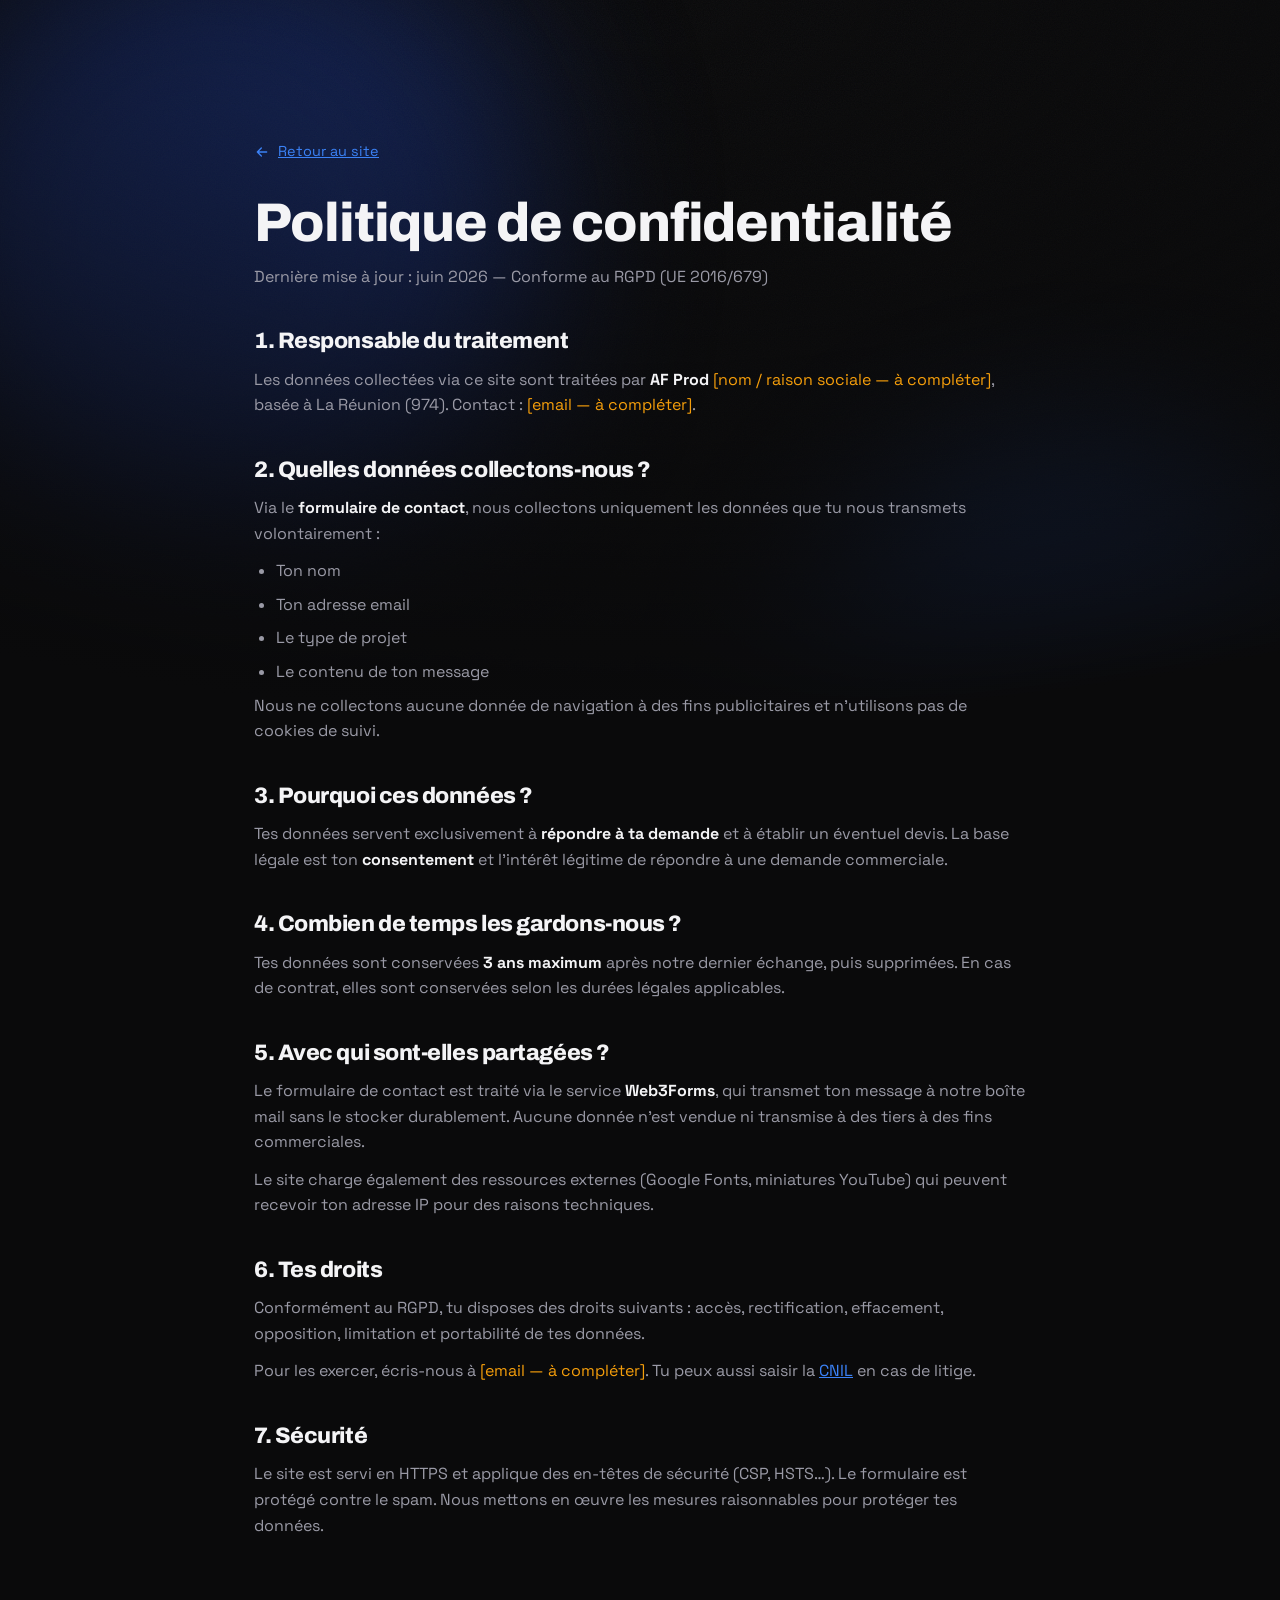
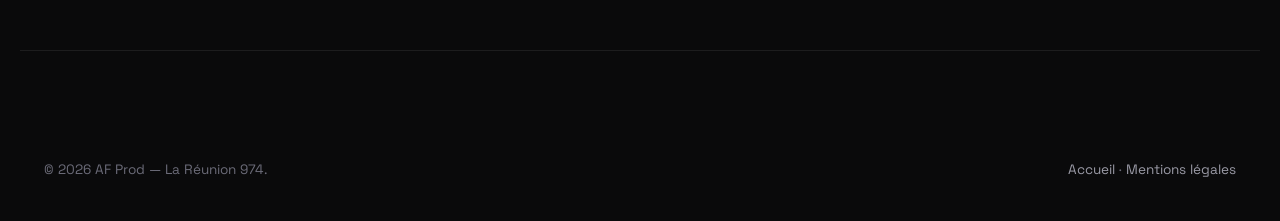
==== confidentialite.html @ 2cb22a5d "feat: site vitrine AF Prod — agence créative La Réunion Site one-page cinématique (sites web, vidéo," ====
<!DOCTYPE html>
<html lang="fr">
<head>
  <meta charset="UTF-8" />
  <meta name="viewport" content="width=device-width, initial-scale=1.0" />
  <meta name="theme-color" content="#0A0A0B" />
  <title>Politique de confidentialité — AF Prod</title>
  <meta name="description" content="Politique de confidentialité et gestion des données personnelles du site AF Prod (RGPD)." />
  <meta name="robots" content="noindex, follow" />
  <link rel="canonical" href="https://af-prod.fr/confidentialite.html" />
  <link rel="icon" type="image/svg+xml" href="image/favicon.svg" />
  <link rel="preconnect" href="https://fonts.googleapis.com" />
  <link rel="preconnect" href="https://fonts.gstatic.com" crossorigin />
  <link href="https://fonts.googleapis.com/css2?family=Archivo:wght@400;600;700;800;900&family=Space+Grotesk:wght@300;400;500;600;700&display=swap" rel="stylesheet" />
  <link rel="stylesheet" href="css/style.css" />
</head>
<body>
  <div class="aurora" aria-hidden="true">
    <span class="aurora__blob aurora__blob--1"></span>
    <span class="aurora__blob aurora__blob--2"></span>
  </div>
  <div class="grain" aria-hidden="true"></div>

  <main class="legal">
    <a href="index.html" class="legal__back">
      <svg width="16" height="16" viewBox="0 0 24 24" fill="none" stroke="currentColor" stroke-width="2" stroke-linecap="round" stroke-linejoin="round"><path d="M19 12H5M11 18l-6-6 6-6"/></svg>
      Retour au site
    </a>

    <h1>Politique de confidentialité</h1>
    <p class="legal__updated">Dernière mise à jour : juin 2026 — Conforme au RGPD (UE 2016/679)</p>

    <h2>1. Responsable du traitement</h2>
    <p>Les données collectées via ce site sont traitées par <strong>AF Prod</strong> <span class="todo">[nom / raison sociale — à compléter]</span>, basée à La Réunion (974). Contact : <span class="todo">[email — à compléter]</span>.</p>

    <h2>2. Quelles données collectons-nous ?</h2>
    <p>Via le <strong>formulaire de contact</strong>, nous collectons uniquement les données que tu nous transmets volontairement :</p>
    <ul>
      <li>Ton nom</li>
      <li>Ton adresse email</li>
      <li>Le type de projet</li>
      <li>Le contenu de ton message</li>
    </ul>
    <p>Nous ne collectons aucune donnée de navigation à des fins publicitaires et n'utilisons pas de cookies de suivi.</p>

    <h2>3. Pourquoi ces données ?</h2>
    <p>Tes données servent exclusivement à <strong>répondre à ta demande</strong> et à établir un éventuel devis. La base légale est ton <strong>consentement</strong> et l'intérêt légitime de répondre à une demande commerciale.</p>

    <h2>4. Combien de temps les gardons-nous ?</h2>
    <p>Tes données sont conservées <strong>3 ans maximum</strong> après notre dernier échange, puis supprimées. En cas de contrat, elles sont conservées selon les durées légales applicables.</p>

    <h2>5. Avec qui sont-elles partagées ?</h2>
    <p>Le formulaire de contact est traité via le service <strong>Web3Forms</strong>, qui transmet ton message à notre boîte mail sans le stocker durablement. Aucune donnée n'est vendue ni transmise à des tiers à des fins commerciales.</p>
    <p>Le site charge également des ressources externes (Google Fonts, miniatures YouTube) qui peuvent recevoir ton adresse IP pour des raisons techniques.</p>

    <h2>6. Tes droits</h2>
    <p>Conformément au RGPD, tu disposes des droits suivants : accès, rectification, effacement, opposition, limitation et portabilité de tes données.</p>
    <p>Pour les exercer, écris-nous à <span class="todo">[email — à compléter]</span>. Tu peux aussi saisir la <a href="https://www.cnil.fr" target="_blank" rel="noopener">CNIL</a> en cas de litige.</p>

    <h2>7. Sécurité</h2>
    <p>Le site est servi en HTTPS et applique des en-têtes de sécurité (CSP, HSTS…). Le formulaire est protégé contre le spam. Nous mettons en œuvre les mesures raisonnables pour protéger tes données.</p>
  </main>

  <footer class="footer">
    <div class="footer__bottom">
      <p>© <span id="year">2026</span> AF Prod — La Réunion 974.</p>
      <p><a href="index.html" style="color:var(--muted)">Accueil</a> · <a href="mentions-legales.html" style="color:var(--muted)">Mentions légales</a></p>
    </div>
  </footer>

  <script>document.getElementById('year').textContent = new Date().getFullYear();</script>
</body>
</html>
---- css/style.css ----
/* ============================================================
   AF PROD — Feuille de style
   Cinematic dark · electric blue · motion-driven
   ============================================================ */

/* ---------- Variables ---------- */
:root {
  --bg: #0A0A0B;
  --bg-soft: #111114;
  --surface: #16161B;
  --surface-2: #1C1C23;
  --line: rgba(255, 255, 255, 0.08);
  --line-strong: rgba(255, 255, 255, 0.16);

  --blue: #2563EB;
  --blue-bright: #3B82F6;
  --blue-glow: rgba(59, 130, 246, 0.45);
  --blue-soft: rgba(37, 99, 235, 0.12);

  --text: #F4F4F6;
  --muted: #9A9AA6;
  --muted-dim: #6B6B78;

  --font-head: 'Archivo', system-ui, sans-serif;
  --font-body: 'Space Grotesk', system-ui, sans-serif;

  --container: 1240px;
  --radius: 18px;
  --ease: cubic-bezier(0.22, 1, 0.36, 1);

  --z-aurora: 0;
  --z-content: 10;
  --z-nav: 50;
  --z-cursor: 90;
}

/* ---------- Reset ---------- */
*, *::before, *::after { box-sizing: border-box; margin: 0; padding: 0; }

html { scroll-behavior: smooth; -webkit-text-size-adjust: 100%; }

body {
  font-family: var(--font-body);
  background: var(--bg);
  color: var(--text);
  line-height: 1.6;
  overflow-x: hidden;
  -webkit-font-smoothing: antialiased;
  text-rendering: optimizeLegibility;
}

img { max-width: 100%; display: block; }
a { color: inherit; text-decoration: none; }
ul, ol { list-style: none; }
button { font-family: inherit; cursor: pointer; border: none; background: none; color: inherit; }
::selection { background: var(--blue); color: #fff; }

h1, h2, h3, h4 { font-family: var(--font-head); font-weight: 800; line-height: 1.04; letter-spacing: -0.02em; }

/* ---------- Conteneur / sections ---------- */
.section {
  max-width: var(--container);
  margin: 0 auto;
  padding: clamp(80px, 12vw, 160px) 24px;
  position: relative;
  z-index: var(--z-content);
}
.section__head { margin-bottom: clamp(40px, 6vw, 72px); }
.section__head--center { text-align: center; max-width: 720px; margin-inline: auto; }
.section__eyebrow {
  font-size: 0.8rem; letter-spacing: 0.28em; text-transform: uppercase;
  color: var(--blue-bright); font-weight: 600; margin-bottom: 18px;
}
.section__title { font-size: clamp(2.2rem, 6vw, 4.4rem); }
.section__lead { color: var(--muted); margin-top: 18px; font-size: 1.05rem; }

/* ============================================================
   FOND AURORA + GRAIN
   ============================================================ */
.aurora { position: fixed; inset: 0; z-index: var(--z-aurora); overflow: hidden; pointer-events: none; }
.aurora__blob {
  position: absolute; border-radius: 50%; filter: blur(90px); opacity: 0.5;
  will-change: transform;
}
.aurora__blob--1 { width: 50vw; height: 50vw; background: #1d3fae; top: -10%; left: -8%; animation: float1 22s ease-in-out infinite; }
.aurora__blob--2 { width: 42vw; height: 42vw; background: #2563EB; bottom: -12%; right: -6%; animation: float2 26s ease-in-out infinite; }
.aurora__blob--3 { width: 36vw; height: 36vw; background: #4f2ea8; top: 38%; left: 42%; opacity: 0.32; animation: float3 30s ease-in-out infinite; }
@keyframes float1 { 50% { transform: translate(8vw, 6vh) scale(1.12); } }
@keyframes float2 { 50% { transform: translate(-7vw, -5vh) scale(1.08); } }
@keyframes float3 { 50% { transform: translate(-5vw, 7vh) scale(1.16); } }

.grain {
  position: fixed; inset: 0; z-index: 1; pointer-events: none; opacity: 0.045;
  background-image: url("data:image/svg+xml,%3Csvg xmlns='http://www.w3.org/2000/svg' width='200' height='200'%3E%3Cfilter id='n'%3E%3CfeTurbulence type='fractalNoise' baseFrequency='0.85' numOctaves='3'/%3E%3C/filter%3E%3Crect width='100%25' height='100%25' filter='url(%23n)'/%3E%3C/svg%3E");
}

/* Voile qui assombrit le fond derrière le contenu */
body::before {
  content: ""; position: fixed; inset: 0; z-index: 2; pointer-events: none;
  background: radial-gradient(120% 80% at 50% 0%, transparent 0%, rgba(10,10,11,0.6) 60%, var(--bg) 100%);
}

/* ============================================================
   CURSEUR CUSTOM
   ============================================================ */
.cursor-dot, .cursor-ring { position: fixed; top: 0; left: 0; border-radius: 50%; pointer-events: none; z-index: var(--z-cursor); transform: translate(-50%, -50%); }
.cursor-dot { width: 6px; height: 6px; background: var(--blue-bright); }
.cursor-ring {
  width: 38px; height: 38px; border: 1px solid var(--line-strong);
  transition: width .25s var(--ease), height .25s var(--ease), background .25s, border-color .25s;
}
.cursor-ring.is-hover { width: 64px; height: 64px; background: var(--blue-soft); border-color: var(--blue-bright); }
@media (hover: none) { .cursor-dot, .cursor-ring { display: none; } }

/* ============================================================
   BARRE DE PROGRESSION
   ============================================================ */
.scroll-progress {
  position: fixed; top: 0; left: 0; height: 3px; width: 0%;
  background: linear-gradient(90deg, var(--blue), var(--blue-bright));
  z-index: var(--z-nav); box-shadow: 0 0 12px var(--blue-glow);
}

/* ============================================================
   NAVIGATION
   ============================================================ */
.nav {
  position: fixed; top: 0; left: 0; right: 0; z-index: var(--z-nav);
  display: flex; align-items: center; justify-content: space-between;
  padding: 18px clamp(20px, 4vw, 48px);
  transition: background .4s var(--ease), backdrop-filter .4s, border-color .4s, padding .4s;
  border-bottom: 1px solid transparent;
}
.nav.is-scrolled {
  background: rgba(10, 10, 11, 0.72); backdrop-filter: blur(16px);
  border-bottom-color: var(--line); padding-top: 12px; padding-bottom: 12px;
}
.nav__logo { display: flex; align-items: center; height: 38px; }
.nav__logo-img { height: 38px; width: auto; }
.nav__logo-fallback {
  display: none; align-items: baseline; font-family: var(--font-head); font-weight: 900;
  font-size: 1.5rem; letter-spacing: -0.04em; color: #fff;
}
.nav__logo-fallback span { color: var(--blue-bright); font-size: 0.7em; margin-left: 2px; }

.nav__links { display: flex; gap: 32px; }
.nav__links a {
  font-size: 0.92rem; color: var(--muted); font-weight: 500; position: relative; padding: 4px 0;
  transition: color .25s;
}
.nav__links a::after {
  content: ""; position: absolute; left: 0; bottom: -2px; width: 0; height: 1.5px;
  background: var(--blue-bright); transition: width .3s var(--ease);
}
.nav__links a:hover { color: var(--text); }
.nav__links a:hover::after { width: 100%; }

.nav__burger { display: none; flex-direction: column; gap: 5px; width: 28px; height: 22px; justify-content: center; }
.nav__burger span { display: block; height: 2px; width: 100%; background: var(--text); border-radius: 2px; transition: transform .3s var(--ease), opacity .3s; }
.nav__burger.is-open span:nth-child(1) { transform: translateY(7px) rotate(45deg); }
.nav__burger.is-open span:nth-child(2) { opacity: 0; }
.nav__burger.is-open span:nth-child(3) { transform: translateY(-7px) rotate(-45deg); }

/* Menu mobile */
.mobile-menu {
  position: fixed; inset: 0; z-index: 45; background: rgba(10,10,11,0.97); backdrop-filter: blur(20px);
  display: flex; flex-direction: column; align-items: center; justify-content: center; gap: 26px;
  opacity: 0; visibility: hidden; transition: opacity .35s var(--ease), visibility .35s;
}
.mobile-menu.is-open { opacity: 1; visibility: visible; }
.mobile-menu a { font-family: var(--font-head); font-size: 1.7rem; font-weight: 700; color: var(--text); }
.mobile-menu .btn { font-size: 1rem; margin-top: 12px; }

/* ============================================================
   BOUTONS
   ============================================================ */
.btn {
  display: inline-flex; align-items: center; gap: 10px; justify-content: center;
  padding: 14px 26px; border-radius: 100px; font-family: var(--font-head);
  font-weight: 600; font-size: 0.95rem; letter-spacing: -0.01em;
  transition: transform .3s var(--ease), background .3s, color .3s, box-shadow .3s, border-color .3s;
  will-change: transform; position: relative; overflow: hidden;
}
.btn--primary {
  background: var(--blue); color: #fff;
  box-shadow: 0 8px 30px -8px var(--blue-glow);
}
.btn--primary:hover { background: var(--blue-bright); box-shadow: 0 12px 40px -6px var(--blue-glow); }
.btn--ghost { border: 1px solid var(--line-strong); color: var(--text); }
.btn--ghost:hover { border-color: var(--blue-bright); background: var(--blue-soft); }

/* ============================================================
   HERO
   ============================================================ */
.hero {
  min-height: 100svh; display: flex; flex-direction: column; justify-content: center;
  gap: 24px;
  max-width: var(--container); margin: 0 auto; padding: 120px 24px 96px;
  position: relative; z-index: var(--z-content);
}
.hero__inner { min-width: 0; }
.hero__eyebrow {
  display: inline-flex; align-items: center; gap: 10px; align-self: flex-start;
  font-size: 0.82rem; letter-spacing: 0.18em; text-transform: uppercase;
  color: var(--muted); padding: 8px 16px; border: 1px solid var(--line);
  border-radius: 100px; background: rgba(255,255,255,0.02); margin-bottom: 28px;
}
.hero__eyebrow .dot { width: 7px; height: 7px; border-radius: 50%; background: var(--blue-bright); box-shadow: 0 0 10px var(--blue-bright); animation: pulse 2s infinite; }
@keyframes pulse { 50% { opacity: 0.35; } }

.hero__title { font-size: clamp(3.2rem, 12vw, 9rem); font-weight: 900; letter-spacing: -0.04em; }
.hero__title .line { display: block; overflow: hidden; }
.hero__title em { font-style: normal; color: var(--blue-bright); }
.hero__sub { max-width: 540px; margin-top: 28px; font-size: clamp(1rem, 2.4vw, 1.25rem); color: var(--muted); }
.hero__cta { display: flex; flex-wrap: wrap; gap: 16px; margin-top: 40px; }

.hero__meta { display: flex; gap: clamp(28px, 5vw, 64px); margin-top: 64px; flex-wrap: wrap; }
.hero__meta strong { display: block; font-family: var(--font-head); font-size: clamp(2rem, 4vw, 2.8rem); font-weight: 800; color: var(--text); }
.hero__meta span { font-size: 0.85rem; color: var(--muted-dim); letter-spacing: 0.04em; }

/* ---------- Logo 3D (showpiece) ---------- */
.hero__visual { display: grid; place-items: center; perspective: 1150px; min-height: 380px; margin-top: 4px; animation: logoFloat 7s ease-in-out infinite; }
.logo3d__stage { position: relative; width: min(440px, 76vw); aspect-ratio: 1; transform-style: preserve-3d; }
.logo3d__stage > * { position: absolute; inset: 0; }

/* Halo conique rotatif */
.logo3d__halo {
  border-radius: 50%; z-index: 0;
  background: conic-gradient(from 0deg, transparent 0%, var(--blue-bright) 16%, transparent 34%, transparent 56%, var(--blue) 72%, transparent 92%);
  -webkit-mask: radial-gradient(farthest-side, transparent 56%, #000 59%, #000 80%, transparent 83%);
  mask: radial-gradient(farthest-side, transparent 56%, #000 59%, #000 80%, transparent 83%);
  filter: blur(5px); opacity: 0.85; animation: spin 9s linear infinite;
}
/* Glow volumétrique bleu */
.logo3d__glow {
  border-radius: 50%; z-index: 0; transform: translateZ(-80px);
  background: radial-gradient(circle, rgba(59,130,246,0.55), rgba(37,99,235,0.16) 46%, transparent 66%);
  filter: blur(28px); animation: glowPulse 5s ease-in-out infinite;
}
/* Particules en orbite */
.logo3d__orbit { z-index: 1; animation: spin 16s linear infinite; }
.logo3d__orbit::before, .logo3d__orbit::after {
  content: ""; position: absolute; border-radius: 50%; background: var(--blue-bright);
  box-shadow: 0 0 18px 2px var(--blue-bright);
}
.logo3d__orbit::before { width: 9px; height: 9px; top: 4%; left: 52%; }
.logo3d__orbit::after { width: 6px; height: 6px; bottom: 7%; left: 42%; opacity: 0.8; }

.logo3d__scene { z-index: 2; transform-style: preserve-3d; will-change: transform; }
.logo3d__ring { border-radius: 50%; inset: 14%; border: 1px solid var(--line-strong); transform: translateZ(-26px); box-shadow: inset 0 0 50px rgba(59,130,246,0.18); }
.logo3d__plate { position: absolute; inset: 0; transform-style: preserve-3d; }

.logo3d__img {
  position: absolute; inset: 9%; width: 82%; height: 82%; object-fit: contain;
  transform: translateZ(72px);
  filter: drop-shadow(0 28px 44px rgba(0,0,0,0.62)) drop-shadow(0 0 30px rgba(59,130,246,0.5));
}
/* Reflet brillant qui balaie le logo (masqué à la forme du logo) */
.logo3d__shine {
  position: absolute; inset: 9%; transform: translateZ(74px); pointer-events: none;
  background: linear-gradient(105deg, transparent 40%, rgba(255,255,255,0.7) 49%, transparent 58%);
  background-size: 260% 100%; background-repeat: no-repeat;
  -webkit-mask: url(../image/logo-af.png) center / contain no-repeat;
  mask: url(../image/logo-af.png) center / contain no-repeat;
  animation: shine 4.8s ease-in-out infinite;
}
/* Ombre portée (profondeur) */
.logo3d__shadow {
  position: absolute; inset: 9%; width: 82%; height: 82%; object-fit: contain;
  transform: translateZ(-34px) scale(1.04); filter: brightness(0) blur(18px); opacity: 0.55;
}
/* Reflet miroir au sol */
.logo3d__reflection {
  inset: auto; bottom: -16%; left: 50%; width: 60%; height: 42%;
  transform: translateX(-50%) scaleY(-1); opacity: 0.2;
  -webkit-mask: linear-gradient(to top, rgba(0,0,0,0.8), transparent 72%);
  mask: linear-gradient(to top, rgba(0,0,0,0.8), transparent 72%);
}
.logo3d__reflection img { width: 100%; height: 100%; object-fit: contain; filter: blur(1px); }

@keyframes logoFloat { 50% { transform: translateY(-14px); } }
@keyframes glowPulse { 0%,100% { opacity: 0.9; transform: translateZ(-80px) scale(1); } 50% { opacity: 0.55; transform: translateZ(-80px) scale(1.1); } }
@keyframes spin { to { transform: rotate(360deg); } }
@keyframes shine { 0% { background-position: 230% 0; } 60%, 100% { background-position: -130% 0; } }

.hero__scroll { position: absolute; bottom: 28px; left: 50%; transform: translateX(-50%); display: flex; flex-direction: column; align-items: center; gap: 10px; color: var(--muted-dim); font-size: 0.72rem; letter-spacing: 0.2em; text-transform: uppercase; }
.hero__scroll-line { width: 1px; height: 46px; background: linear-gradient(var(--blue-bright), transparent); position: relative; overflow: hidden; }
.hero__scroll-line::after { content: ""; position: absolute; top: -50%; left: 0; width: 100%; height: 50%; background: var(--blue-bright); animation: scrollLine 2s infinite; }
@keyframes scrollLine { to { top: 100%; } }

/* ============================================================
   MARQUEE
   ============================================================ */
.marquee { overflow: hidden; border-block: 1px solid var(--line); padding: 22px 0; background: rgba(255,255,255,0.015); position: relative; z-index: var(--z-content); }
.marquee__track { display: flex; gap: 0; width: max-content; animation: marquee 26s linear infinite; }
.marquee__track span { font-family: var(--font-head); font-weight: 800; font-size: clamp(1.4rem, 3vw, 2.4rem); letter-spacing: -0.01em; color: var(--text); padding: 0 1rem; white-space: nowrap; opacity: 0.92; }
.marquee__track span:nth-child(even) { color: transparent; -webkit-text-stroke: 1px var(--muted-dim); }
@keyframes marquee { to { transform: translateX(-50%); } }

/* ============================================================
   SERVICES
   ============================================================ */
.services__grid { display: grid; grid-template-columns: repeat(3, 1fr); gap: 22px; }
.service-card {
  background: var(--surface); border: 1px solid var(--line); border-radius: var(--radius);
  padding: 36px 30px 32px; position: relative; overflow: hidden;
  transition: transform .4s var(--ease), border-color .4s, background .4s;
  transform-style: preserve-3d;
}
.service-card::before {
  content: ""; position: absolute; inset: 0; opacity: 0;
  background: radial-gradient(400px circle at var(--mx, 50%) var(--my, 0%), var(--blue-soft), transparent 60%);
  transition: opacity .4s;
}
.service-card:hover { border-color: var(--line-strong); background: var(--surface-2); }
.service-card:hover::before { opacity: 1; }
.service-card--featured { border-color: rgba(59,130,246,0.4); background: linear-gradient(160deg, rgba(37,99,235,0.14), var(--surface)); }
.service-card__num { font-family: var(--font-head); font-size: 0.8rem; color: var(--muted-dim); letter-spacing: 0.1em; }
.service-card__icon { width: 56px; height: 56px; border-radius: 14px; display: grid; place-items: center; background: var(--blue-soft); border: 1px solid var(--line); margin: 22px 0 24px; color: var(--blue-bright); }
.service-card__icon svg { width: 28px; height: 28px; }
.service-card h3 { font-size: 1.5rem; margin-bottom: 12px; }
.service-card p { color: var(--muted); font-size: 0.98rem; }
.service-card__tags { display: flex; flex-wrap: wrap; gap: 8px; margin-top: 22px; }
.service-card__tags li { font-size: 0.78rem; color: var(--muted); padding: 5px 12px; border: 1px solid var(--line); border-radius: 100px; }

/* ============================================================
   PARTENAIRES (social proof)
   ============================================================ */
.partners__marquee { overflow: hidden; margin-top: 56px; -webkit-mask-image: linear-gradient(90deg, transparent, #000 12%, #000 88%, transparent); mask-image: linear-gradient(90deg, transparent, #000 12%, #000 88%, transparent); }
.partners__track { display: flex; gap: 18px; width: max-content; animation: marquee 32s linear infinite; }
.partners__track:hover { animation-play-state: paused; }
.partner {
  display: flex; flex-direction: column; gap: 4px; min-width: 240px;
  padding: 26px 30px; background: var(--surface); border: 1px solid var(--line);
  border-radius: var(--radius); transition: transform .3s var(--ease), border-color .3s, background .3s;
}
.partner:hover { border-color: var(--blue-bright); background: var(--surface-2); transform: translateY(-4px); }
.partner__name { font-family: var(--font-head); font-weight: 700; font-size: 1.25rem; }
.partner__role { font-size: 0.85rem; color: var(--muted); }

/* ============================================================
   À PROPOS
   ============================================================ */
.about__grid { display: grid; grid-template-columns: 1fr 0.85fr; gap: clamp(40px, 6vw, 80px); align-items: center; }
.about__text { color: var(--muted); margin-top: 20px; font-size: 1.05rem; max-width: 480px; }
.about__cta { margin-top: 32px; }
.about__values { display: flex; flex-direction: column; gap: 16px; }
.about-value { display: flex; gap: 18px; padding: 24px; background: var(--surface); border: 1px solid var(--line); border-radius: var(--radius); transition: border-color .3s, background .3s; }
.about-value:hover { border-color: var(--line-strong); background: var(--surface-2); }
.about-value__icon { flex-shrink: 0; width: 46px; height: 46px; border-radius: 12px; display: grid; place-items: center; background: var(--blue-soft); color: var(--blue-bright); }
.about-value__icon svg { width: 22px; height: 22px; }
.about-value h3 { font-size: 1.15rem; margin-bottom: 6px; }
.about-value p { color: var(--muted); font-size: 0.92rem; }

/* ============================================================
   STICKY TEXT REVEAL
   ============================================================ */
.statement { max-width: 1100px; }
.statement__text {
  font-family: var(--font-head); font-weight: 800; font-size: clamp(1.8rem, 5.2vw, 4rem);
  line-height: 1.18; letter-spacing: -0.02em;
}
.statement__text .word { color: rgba(255,255,255,0.14); transition: color .3s var(--ease); display: inline-block; }
.statement__text .word.is-lit { color: var(--text); }
.statement__text .word.is-lit.accent { color: var(--blue-bright); }

/* ============================================================
   RÉALISATIONS — scroll horizontal
   ============================================================ */
.work { position: relative; z-index: var(--z-content); }
.work__sticky { position: sticky; top: 0; min-height: 100svh; display: flex; flex-direction: column; justify-content: center; overflow: hidden; padding: 60px 0; }
.work__head { max-width: var(--container); margin: 0 auto 36px; padding: 0 24px; width: 100%; display: flex; flex-wrap: wrap; align-items: flex-end; gap: 18px; }
.work__head .section__title { font-size: clamp(2rem, 5vw, 3.6rem); }
.work__insta { margin-left: auto; display: inline-flex; align-items: center; gap: 8px; font-weight: 600; color: var(--blue-bright); border: 1px solid var(--line-strong); padding: 10px 18px; border-radius: 100px; transition: background .3s, border-color .3s; }
.work__insta:hover { background: var(--blue-soft); border-color: var(--blue-bright); }
.work__track { display: flex; gap: 22px; padding: 0 24px; will-change: transform; }
.work-card { display: block; position: relative; flex: 0 0 clamp(280px, 38vw, 460px); height: clamp(380px, 56vh, 560px); border-radius: var(--radius); overflow: hidden; border: 1px solid var(--line); transition: border-color .4s; }
.work-card:hover { border-color: var(--blue-bright); }
.work-card__img { position: absolute; inset: 0; width: 100%; height: 100%; object-fit: cover; z-index: 1; transition: transform .6s var(--ease); }
.work-card:hover .work-card__img { transform: scale(1.06); }
.work-card__media { position: absolute; inset: 0; transition: transform .6s var(--ease); }
.work-card--a .work-card__media { background: linear-gradient(150deg, #1d3fae, #0b1736); }
.work-card--b .work-card__media { background: linear-gradient(150deg, #2563EB, #101a3a); }
.work-card--c .work-card__media { background: linear-gradient(150deg, #4f2ea8, #150d2e); }
.work-card--d .work-card__media { background: linear-gradient(150deg, #0e7490, #0a1f2b); }
.work-card--e .work-card__media { background: linear-gradient(150deg, #3b82f6, #1e1b4b); }
.work-card::after { content: ""; position: absolute; inset: 0; z-index: 2; background: linear-gradient(transparent 35%, rgba(0,0,0,0.78)); }
.work-card:hover .work-card__media { transform: scale(1.06); }
.work-card__info { position: absolute; left: 24px; bottom: 24px; right: 24px; z-index: 3; }
.work-card__cat { font-size: 0.78rem; letter-spacing: 0.12em; text-transform: uppercase; color: var(--blue-bright); font-weight: 600; }
.work-card__info h3 { font-size: 1.5rem; margin-top: 6px; }
.work-card__view {
  position: absolute; top: 20px; right: 20px; z-index: 3;
  display: inline-flex; align-items: center; gap: 6px;
  font-family: var(--font-head); font-weight: 600; font-size: 0.82rem; color: #fff;
  padding: 8px 14px; border-radius: 100px; background: rgba(37,99,235,0.85);
  backdrop-filter: blur(4px); opacity: 0; transform: translateY(-8px);
  transition: opacity .35s var(--ease), transform .35s var(--ease);
}
.work-card:hover .work-card__view { opacity: 1; transform: none; }

/* ============================================================
   PROCESS
   ============================================================ */
.process__steps { display: grid; grid-template-columns: repeat(4, 1fr); gap: 20px; counter-reset: step; }
.process-step { padding: 32px 24px; border-top: 2px solid var(--line); position: relative; }
.process-step::before { content: ""; position: absolute; top: -2px; left: 0; width: 0; height: 2px; background: var(--blue-bright); transition: width .8s var(--ease); }
.process-step.is-visible::before { width: 100%; }
.process-step__num { font-family: var(--font-head); font-weight: 800; font-size: 2.2rem; color: var(--blue-bright); display: block; margin-bottom: 16px; }
.process-step h3 { font-size: 1.3rem; margin-bottom: 10px; }
.process-step p { color: var(--muted); font-size: 0.95rem; }

/* ============================================================
   OFFRES
   ============================================================ */
.offers__grid { display: grid; grid-template-columns: repeat(3, 1fr); gap: 22px; align-items: stretch; }
.offer-card {
  background: var(--surface); border: 1px solid var(--line); border-radius: var(--radius);
  padding: 38px 32px; display: flex; flex-direction: column; position: relative;
  transition: transform .4s var(--ease), border-color .4s;
}
.offer-card:hover { transform: translateY(-6px); border-color: var(--line-strong); }
.offer-card--featured { border-color: rgba(59,130,246,0.45); background: linear-gradient(170deg, rgba(37,99,235,0.16), var(--surface)); box-shadow: 0 24px 60px -30px var(--blue-glow); }
.offer-card__badge { position: absolute; top: -13px; left: 32px; background: var(--blue); color: #fff; font-size: 0.74rem; font-weight: 600; letter-spacing: 0.04em; padding: 6px 14px; border-radius: 100px; font-family: var(--font-head); }
.offer-card__name { font-size: 1.6rem; }
.offer-card__desc { color: var(--muted); font-size: 0.95rem; margin-top: 6px; }
.offer-card__price { font-family: var(--font-head); font-weight: 800; font-size: 3rem; margin: 24px 0; letter-spacing: -0.03em; }
.offer-card__price .from { font-size: 0.9rem; font-weight: 500; color: var(--muted); vertical-align: middle; margin-right: 8px; font-family: var(--font-body); }
.offer-card__price .cur { font-size: 1.6rem; color: var(--blue-bright); }
.offer-card__price--quote { font-size: 2rem; color: var(--blue-bright); }
.offer-card__feat { display: flex; flex-direction: column; gap: 12px; margin-bottom: 32px; flex: 1; }
.offer-card__feat li { position: relative; padding-left: 28px; color: var(--muted); font-size: 0.95rem; }
.offer-card__feat li::before { content: "✦"; position: absolute; left: 0; color: var(--blue-bright); }
.offer-card__cta { width: 100%; }

/* ============================================================
   CONTACT
   ============================================================ */
.contact__inner { display: grid; grid-template-columns: 1fr 1.1fr; gap: clamp(40px, 6vw, 80px); }
.contact__lead { color: var(--muted); margin-top: 22px; max-width: 420px; }
.contact__points { display: flex; flex-direction: column; gap: 14px; margin-top: 32px; }
.contact__points li { display: flex; align-items: center; gap: 12px; color: var(--text); font-size: 0.98rem; }
.contact__points svg { width: 18px; height: 18px; color: var(--blue-bright); flex-shrink: 0; }

.contact__form { background: var(--surface); border: 1px solid var(--line); border-radius: var(--radius); padding: clamp(28px, 4vw, 44px); }
.field { margin-bottom: 22px; }
.field label { display: block; font-size: 0.85rem; color: var(--muted); margin-bottom: 8px; font-weight: 500; }
.field input, .field select, .field textarea {
  width: 100%; padding: 14px 16px; background: var(--bg-soft); border: 1px solid var(--line);
  border-radius: 12px; color: var(--text); font-family: inherit; font-size: 1rem; transition: border-color .25s, background .25s;
}
.field input::placeholder, .field textarea::placeholder { color: var(--muted-dim); }
.field input:focus, .field select:focus, .field textarea:focus { outline: none; border-color: var(--blue-bright); background: var(--surface); }
.field select { appearance: none; background-image: url("data:image/svg+xml,%3Csvg xmlns='http://www.w3.org/2000/svg' width='14' height='14' fill='none' stroke='%239A9AA6' stroke-width='2'%3E%3Cpath d='m3 5 4 4 4-4'/%3E%3C/svg%3E"); background-repeat: no-repeat; background-position: right 16px center; }
.field textarea { resize: vertical; min-height: 110px; }
.field.is-error input, .field.is-error select, .field.is-error textarea { border-color: #ef4444; }
.field__error { display: block; color: #f87171; font-size: 0.8rem; margin-top: 6px; min-height: 1em; }
.contact__submit { width: 100%; margin-top: 6px; }
.contact__success { margin-top: 18px; color: var(--blue-bright); font-weight: 600; text-align: center; }
.contact__formerror { margin-top: 18px; color: #f87171; font-weight: 600; text-align: center; }
.contact__legal { margin-top: 16px; font-size: 0.8rem; color: var(--muted-dim); text-align: center; }
.contact__legal a { color: var(--muted); text-decoration: underline; }
.contact__legal a:hover { color: var(--blue-bright); }
/* Honeypot anti-spam — invisible et hors flux */
.hp-field { position: absolute !important; left: -9999px !important; width: 1px; height: 1px; opacity: 0; pointer-events: none; }

/* ============================================================
   PAGES LÉGALES
   ============================================================ */
.legal { max-width: 820px; margin: 0 auto; padding: 140px 24px 100px; position: relative; z-index: var(--z-content); }
.legal__back { display: inline-flex; align-items: center; gap: 8px; color: var(--muted); font-size: 0.9rem; margin-bottom: 32px; transition: color .25s; }
.legal__back:hover { color: var(--blue-bright); }
.legal h1 { font-size: clamp(2.2rem, 6vw, 3.4rem); margin-bottom: 12px; }
.legal__updated { color: var(--muted-dim); font-size: 0.85rem; margin-bottom: 48px; }
.legal h2 { font-size: 1.4rem; margin: 40px 0 14px; color: var(--text); }
.legal p, .legal li { color: var(--muted); margin-bottom: 12px; font-size: 1rem; }
.legal ul { padding-left: 22px; }
.legal li { list-style: disc; margin-bottom: 8px; }
.legal a { color: var(--blue-bright); text-decoration: underline; }
.legal strong { color: var(--text); }
.legal .todo { color: #f59e0b; }

/* ============================================================
   FOOTER
   ============================================================ */
.footer { max-width: var(--container); margin: 0 auto; padding: 80px 24px 40px; position: relative; z-index: var(--z-content); border-top: 1px solid var(--line); }
.footer__top { display: flex; flex-wrap: wrap; justify-content: space-between; gap: 24px; margin-bottom: 56px; }
.footer__logo { font-family: var(--font-head); font-weight: 900; font-size: 2.4rem; letter-spacing: -0.04em; }
.footer__logo span { color: var(--blue-bright); font-size: 0.7em; }
.footer__tagline { color: var(--muted); text-align: right; }
.footer__grid { display: grid; grid-template-columns: repeat(3, 1fr); gap: 32px; padding-bottom: 48px; border-bottom: 1px solid var(--line); }
.footer__nav h4 { font-size: 0.85rem; letter-spacing: 0.1em; text-transform: uppercase; color: var(--muted-dim); margin-bottom: 18px; font-weight: 600; }
.footer__nav a { display: block; color: var(--muted); padding: 6px 0; transition: color .25s; }
.footer__nav a:hover { color: var(--blue-bright); }
.footer__bottom { display: flex; flex-wrap: wrap; justify-content: space-between; gap: 12px; padding-top: 28px; color: var(--muted-dim); font-size: 0.85rem; }
.footer__legal { display: flex; gap: 20px; }
.footer__legal a { color: var(--muted-dim); transition: color .25s; }
.footer__legal a:hover { color: var(--blue-bright); }

/* ============================================================
   ANIMATIONS REVEAL
   ============================================================ */
[data-reveal] { opacity: 0; transform: translateY(34px); transition: opacity .8s var(--ease), transform .8s var(--ease); }
[data-reveal].is-visible { opacity: 1; transform: none; }
.hero__title .line[data-reveal] { transform: translateY(110%); }
.hero__title .line[data-reveal].is-visible { transform: none; }

/* ============================================================
   RESPONSIVE
   ============================================================ */
@media (max-width: 980px) {
  .services__grid, .offers__grid, .process__steps { grid-template-columns: 1fr 1fr; }
  .contact__inner { grid-template-columns: 1fr; }
  .nav__links, .nav__cta { display: none; }
  .nav__burger { display: flex; }
  .hero__visual { min-height: 300px; }
  .logo3d__stage { width: min(300px, 70vw); }
  .about__grid { grid-template-columns: 1fr; }
}
@media (max-width: 640px) {
  .services__grid, .offers__grid, .process__steps, .footer__grid { grid-template-columns: 1fr; }
  .hero__meta { gap: 24px; }
  .footer__tagline { text-align: left; }
  .work-card { flex-basis: 80vw; }
  .work__sticky { position: relative; }
  .work__track { overflow-x: auto; scroll-snap-type: x mandatory; padding-bottom: 16px; -webkit-overflow-scrolling: touch; }
  .work-card { scroll-snap-align: center; }
}

/* ============================================================
   ACCESSIBILITÉ — reduced motion
   ============================================================ */
@media (prefers-reduced-motion: reduce) {
  *, *::before, *::after { animation-duration: 0.001ms !important; animation-iteration-count: 1 !important; transition-duration: 0.001ms !important; scroll-behavior: auto !important; }
  [data-reveal] { opacity: 1 !important; transform: none !important; }
  .statement__text .word { color: var(--text); }
  .cursor-dot, .cursor-ring { display: none; }
}

/* Focus visible — accessibilité clavier */
a:focus-visible, button:focus-visible, input:focus-visible, select:focus-visible, textarea:focus-visible {
  outline: 2px solid var(--blue-bright); outline-offset: 3px; border-radius: 6px;
}
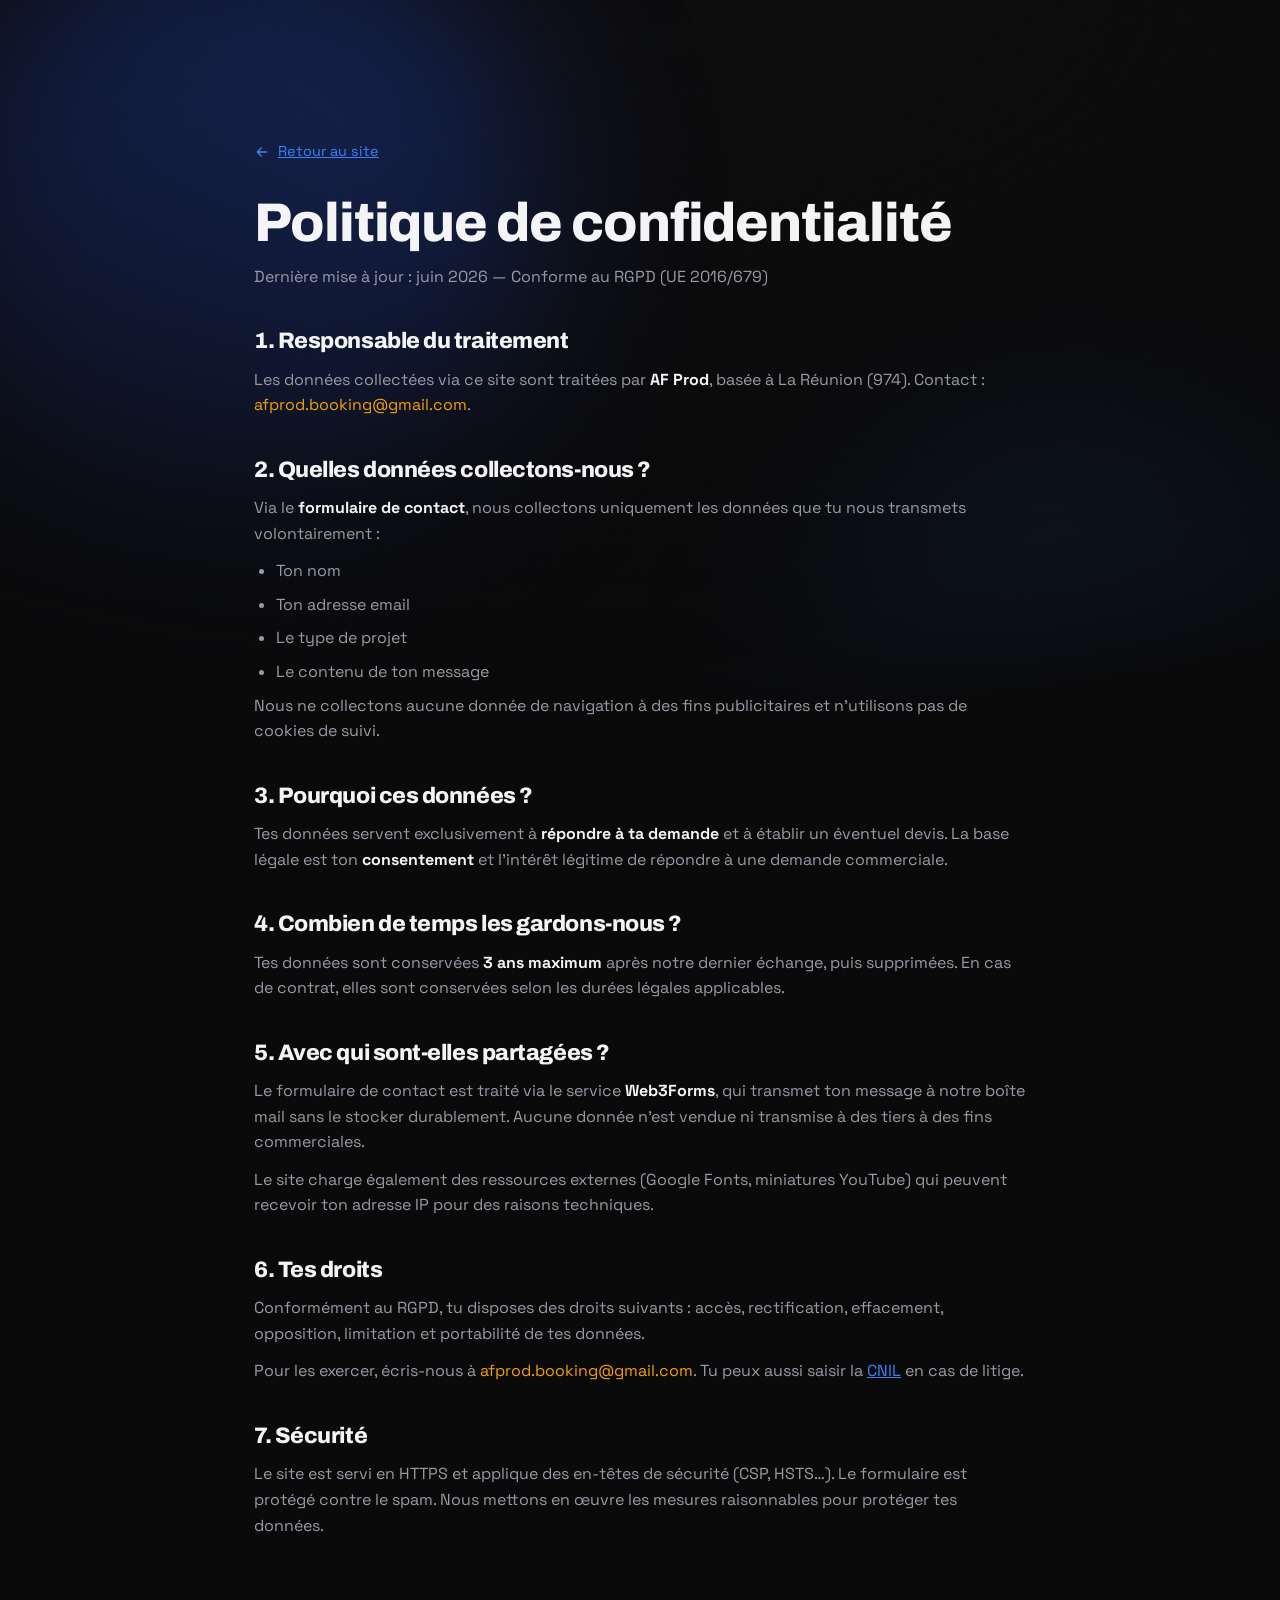
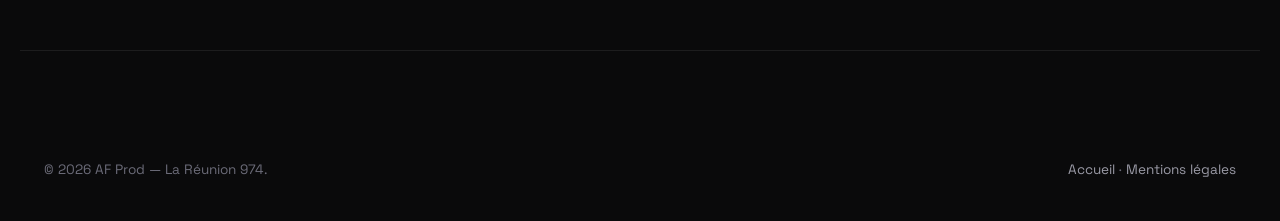
==== commit ad5016e4: "Modification du mentions legale, confidentialité et le prix du formule" ====
--- a/confidentialite.html
+++ b/confidentialite.html
@@ -31,7 +31,7 @@
     <p class="legal__updated">Dernière mise à jour : juin 2026 — Conforme au RGPD (UE 2016/679)</p>
 
     <h2>1. Responsable du traitement</h2>
-    <p>Les données collectées via ce site sont traitées par <strong>AF Prod</strong> <span class="todo">[nom / raison sociale — à compléter]</span>, basée à La Réunion (974). Contact : <span class="todo">[email — à compléter]</span>.</p>
+    <p>Les données collectées via ce site sont traitées par <strong>AF Prod</strong>, basée à La Réunion (974). Contact : <span class="todo">afprod.booking@gmail.com</span>.</p>
 
     <h2>2. Quelles données collectons-nous ?</h2>
     <p>Via le <strong>formulaire de contact</strong>, nous collectons uniquement les données que tu nous transmets volontairement :</p>
@@ -55,7 +55,7 @@
 
     <h2>6. Tes droits</h2>
     <p>Conformément au RGPD, tu disposes des droits suivants : accès, rectification, effacement, opposition, limitation et portabilité de tes données.</p>
-    <p>Pour les exercer, écris-nous à <span class="todo">[email — à compléter]</span>. Tu peux aussi saisir la <a href="https://www.cnil.fr" target="_blank" rel="noopener">CNIL</a> en cas de litige.</p>
+    <p>Pour les exercer, écris-nous à <span class="todo">afprod.booking@gmail.com</span>. Tu peux aussi saisir la <a href="https://www.cnil.fr" target="_blank" rel="noopener">CNIL</a> en cas de litige.</p>
 
     <h2>7. Sécurité</h2>
     <p>Le site est servi en HTTPS et applique des en-têtes de sécurité (CSP, HSTS…). Le formulaire est protégé contre le spam. Nous mettons en œuvre les mesures raisonnables pour protéger tes données.</p>
